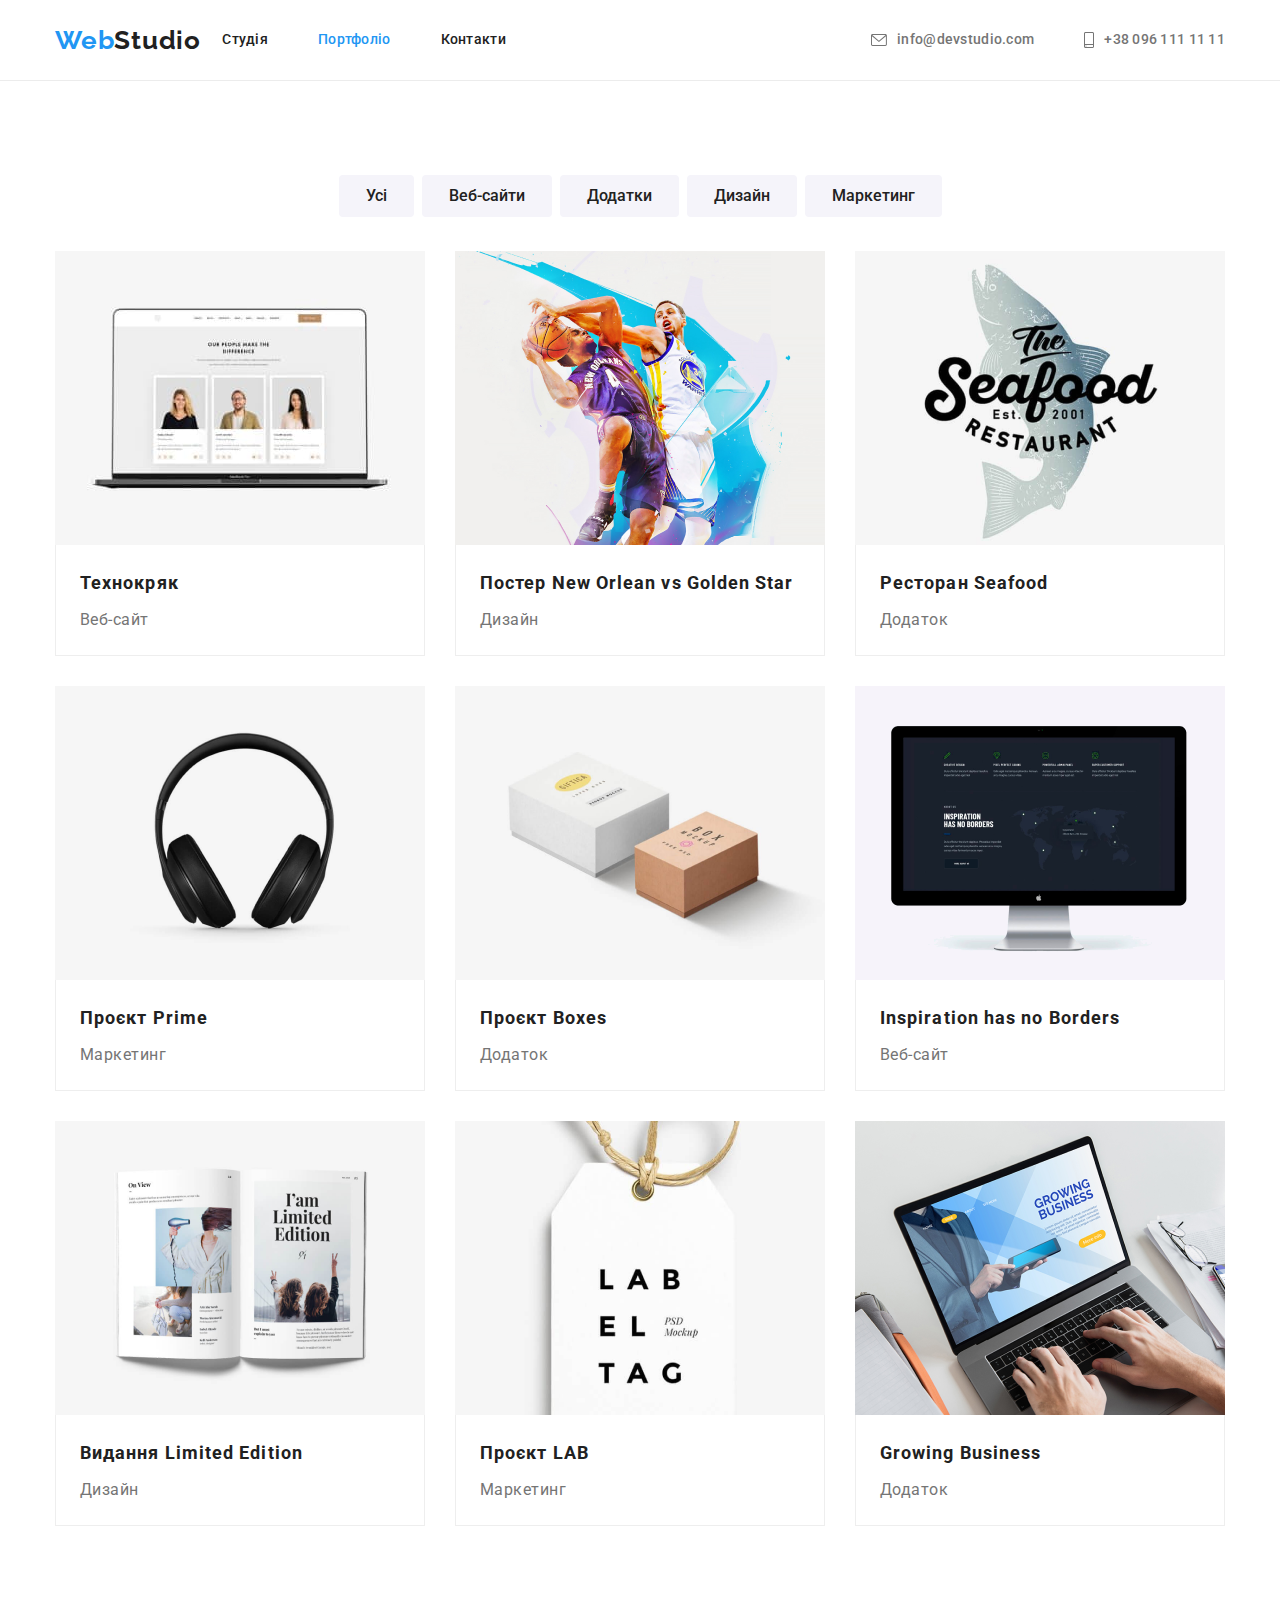
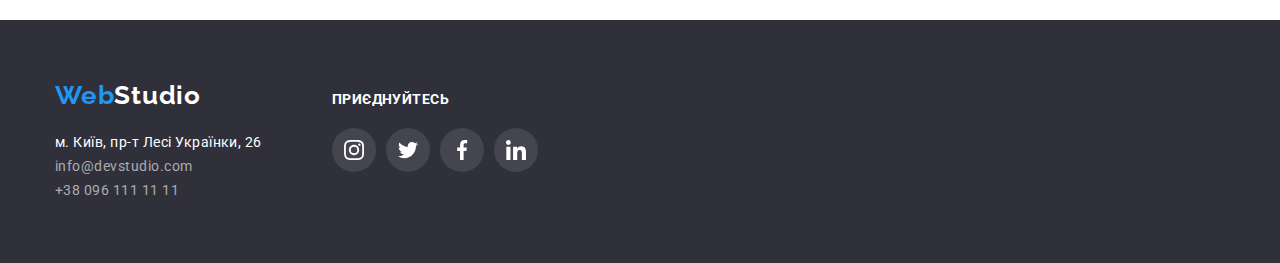
==== portfolio.html @ 05316a00 "Copypasting files from the previous homework" ====
<!DOCTYPE html>
<html lang="uk">
  <head>
    <meta charset="UTF-8" />
    <meta http-equiv="X-UA-Compatible" content="IE=edge" />
    <meta name="viewport" content="width=device-width, initial-scale=1.0" />
    <title>WebStudio</title>
    <link
      href="https://fonts.googleapis.com/css2?family=Raleway:wght@700&family=Roboto:wght@400;500;700;900&display=swap"
      rel="stylesheet"
    />
    <link
      rel="stylesheet"
      href="https://cdnjs.cloudflare.com/ajax/libs/modern-normalize/1.1.0/modern-normalize.min.css"
    />
    <link rel="stylesheet" href="./css/styles.css" />
  </head>
  <body>
    <header>
      <div class="container main-nav">
        <a href="./index.html" class="logo"><span class="web-logo">Web</span>Studio</a>
        <nav>
          <ul class="site-nav list">
            <li class="item"><a href="./index.html" class="link">Студія</a></li>
            <li class="item"><a href="./portfolio.html" class="link current">Портфоліо</a></li>
            <li class="item"><a href="" class="link">Контакти</a></li>
          </ul>
        </nav>
        <ul class="auth-nav list">
          <li class="item">
            <a href="mailto:info@devstudio.com" class="link">
              <svg class="auth-icon auth-mail" width="16" height="12">
                <use href="./images/icons.svg#icon-envelope"></use></svg
              >info@devstudio.com</a
            >
          </li>
          <li class="item">
            <a href="tel:+380961111111" class="link">
              <svg class="auth-icon auth-tel" width="10" height="16">
                <use href="./images/icons.svg#icon-smartphone"></use></svg
              >+38 096 111 11 11</a
            >
          </li>
        </ul>
      </div>
    </header>
    <main>
      <section class="section">
        <div class="container">
          <h1 class="visually-hidden">Приклади робіт</h1>
          <!-- РАДІОКНОПКИ -->
          <ul class="list button-list">
            <li class="item"><button type="button" class="button secondary">Усі</button></li>
            <li class="item"><button type="button" class="button secondary">Веб-сайти</button></li>
            <li class="item"><button type="button" class="button secondary">Додатки</button></li>
            <li class="item"><button type="button" class="button secondary">Дизайн</button></li>
            <li class="item"><button type="button" class="button secondary">Маркетинг</button></li>
          </ul>
          <!-- ПРОЕКТИ -->
          <ul class="examples">
            <li class="item">
              <a class="link" href="./images/portfolio/img.jpg">
                <img
                  class="examples-picture"
                  src="./images/portfolio/img.jpg"
                  alt="Laptop"
                  width="370"
                />
                <div class="text-border">
                  <h2 class="title">Технокряк</h2>
                  <p class="text">Веб-сайт</p>
                </div></a
              >
            </li>
            <li class="item">
              <a class="link" href="./images/portfolio/img-1.png">
                <img
                  class="examples-picture"
                  src="./images/portfolio/img-1.png"
                  alt="Basketball"
                  width="370"
                />
                <div class="text-border">
                  <h2 class="title">Постер New Orlean vs Golden Star</h2>
                  <p class="text">Дизайн</p>
                </div></a
              >
            </li>
            <li class="item">
              <a class="link" href="./images/portfolio/img-2.png">
                <img
                  class="examples-picture"
                  src="./images/portfolio/img-2.png"
                  alt="The Seafood Restaurant"
                  width="370"
                />
                <div class="text-border">
                  <h2 class="title">Ресторан Seafood</h2>
                  <p class="text">Додаток</p>
                </div></a
              >
            </li>
            <li class="item">
              <a class="link" href="./images/portfolio/img-3.png">
                <img
                  class="examples-picture"
                  src="./images/portfolio/img-3.png"
                  alt="Headphones"
                  width="370"
                />
                <div class="text-border">
                  <h2 class="title">Проєкт Prime</h2>
                  <p class="text">Маркетинг</p>
                </div></a
              >
            </li>
            <li class="item">
              <a class="link" href="./images/portfolio/img-4.png">
                <img
                  class="examples-picture"
                  src="./images/portfolio/img-4.png"
                  alt="Boxes"
                  width="370"
                />
                <div class="text-border">
                  <h2 class="title">Проєкт Boxes</h2>
                  <p class="text">Додаток</p>
                </div></a
              >
            </li>
            <li class="item">
              <a class="link" href="./images/portfolio/img-5.png">
                <img
                  class="examples-picture"
                  src="./images/portfolio/img-5.png"
                  alt="Monitor"
                  width="370"
                />
                <div class="text-border">
                  <h2 class="title">Inspiration has no Borders</h2>
                  <p class="text">Веб-сайт</p>
                </div></a
              >
            </li>
            <li class="item">
              <a class="link" class="example-link" href="./images/portfolio/img-6.png">
                <img
                  class="examples-picture"
                  src="./images/portfolio/img-6.png"
                  alt="Journal"
                  width="370"
                />
                <div class="text-border">
                  <h2 class="title">Видання Limited Edition</h2>
                  <p class="text">Дизайн</p>
                </div></a
              >
            </li>
            <li class="item">
              <a class="link" href="./images/portfolio/img-7.png">
                <img
                  class="examples-picture"
                  src="./images/portfolio/img-7.png"
                  alt="Label"
                  width="370"
                />
                <div class="text-border">
                  <h2 class="title">Проєкт LAB</h2>
                  <p class="text">Маркетинг</p>
                </div></a
              >
            </li>
            <li class="item">
              <a class="link" href="./images/portfolio/img-8.png">
                <img
                  class="examples-picture"
                  src="./images/portfolio/img-8.png"
                  alt="Keyboard Typing"
                  width="370"
                />
                <div class="text-border">
                  <h2 class="title">Growing Business</h2>
                  <p class="text">Додаток</p>
                </div></a
              >
            </li>
          </ul>
        </div>
      </section>
    </main>
    <footer class="list-footer">
      <div class="container all-contacts">
        <section>
          <a href="./index.html" class="logo footer"><span class="web-logo">Web</span>Studio</a>
          <address>
            <ul class="list contact">
              <li class="item">
                <a
                  class="address"
                  href="https://goo.gl/maps/xQ3tT5N6ZBUTE3oR9"
                  target="_blank"
                  rel="noreferrer noopener nofollow"
                  >м. Київ, пр-т Лесі Українки, 26</a
                >
              </li>
              <li class="item">
                <a class="info" href="mailto:info@devstudio.com">info@devstudio.com</a>
              </li>
              <li class="item"><a class="info" href="tel:+380961111111">+38 096 111 11 11</a></li>
            </ul>
          </address>
        </section>
        <section class="social-contacts">
          <h3 class="join">Приєднуйтесь</h3>
          <ul class="social-list list">
            <li class="social-item">
              <a href="" class="social-link link">
                <svg class="footer-icon" width="20" height="20">
                  <use href="./images/icons.svg#icon-instagram"></use>
                </svg>
              </a>
            </li>
            <li class="social-item">
              <a href="" class="social-link link">
                <svg class="footer-icon" width="20" height="20">
                  <use href="./images/icons.svg#icon-twitter"></use>
                </svg>
              </a>
            </li>
            <li class="social-item">
              <a href="" class="social-link link">
                <svg class="footer-icon" width="20" height="20">
                  <use href="./images/icons.svg#icon-facebook"></use>
                </svg>
              </a>
            </li>
            <li class="social-item">
              <a href="" class="social-link link">
                <svg class="footer-icon" width="20" height="20">
                  <use href="./images/icons.svg#icon-linkedin"></use>
                </svg>
              </a>
            </li>
          </ul>
        </section>
      </div>
    </footer>
  </body>
</html>
---- css/styles.css ----
:root {
  --primary-text-color: #757575;
  --secondary-text-color: #212121;
  --accent-color: #2196f3;
  --primary-bg-color: #ffffff;
  --btn-bck-color: #f5f4fa;
}

body {
  background-color: var(--primary-bg-color);
  color: var(--primary-text-color);

  font-family: Roboto, sans-serif;
  letter-spacing: 0.03em;
}
/* колір фону #FFFFFF */
/* колір основного тексту: #757575; */
/* другорядний колір тексту #212121; */
/* акцент #2196F3 */

.list,
.examples {
  list-style: none;
  margin: 0;
  padding: 0;
}

.container {
  width: 1200px;
  margin-left: auto;
  margin-right: auto;
  padding-left: 15px;
  padding-right: 15px;
}

h1,
h2,
h3,
h4,
h5,
h6 {
  margin: 0;
  padding: 0;
}

p {
  margin: 0;
  padding: 0;
}

img {
  display: block;
  height: auto;
  width: 100%;
}

.section {
  padding-bottom: 94px;
  padding-top: 94px;
}

/*Logo*/

.logo {
  display: inline-block;
  margin-right: auto;

  color: var(--secondary-text-color);

  font-family: Raleway, sans-serif;
  letter-spacing: 0.03em;
  font-weight: 700;
  font-size: 26px;
  line-height: 1.19;
  text-decoration: none;
}

.web-logo {
  color: var(--accent-color);
}

header {
  border-bottom: 1px solid #ececec;
}

/*Main-nav*/
.main-nav {
  display: flex;
  align-items: center;
}
/*Site-nav*/

.site-nav {
  display: flex;
}

.site-nav .item:not(:last-child) {
  margin-right: 50px;
}

.site-nav {
  margin-right: 344px;
}

.site-nav .link {
  display: block;
  padding-top: 32px;
  padding-bottom: 32px;

  color: var(--secondary-text-color);

  font-size: 14px;
  font-weight: 500;
  line-height: 1.14;
  letter-spacing: 0.02em;
  text-decoration: none;
}
.site-nav .link:hover,
.site-nav .link:focus {
  color: var(--accent-color);
}

.site-nav .link.current {
  color: var(--accent-color);
}

/* Auth-nav */

.auth-nav {
  display: flex;
  margin-left: auto;
}

.auth-nav .item:not(:last-child) {
  margin-right: 50px;
}

.auth-nav .link {
  display: flex;
  align-items: center;

  color: var(--primary-text-color);

  font-weight: 500;
  font-size: 14px;
  line-height: 1.14;
  letter-spacing: 0.02em;
  text-decoration: none;
}

.auth-nav .link:hover,
.auth-nav .link:focus {
  color: var(--accent-color);
}

.auth-icon {
  margin-right: 10px;
  fill: currentColor;
  display: block;
}

/* Hero */
.hero {
  max-width: 1600px;
  padding-top: 200px;
  padding-bottom: 200px;
  margin: auto;
  background-color: #2f303a;
  background-image: linear-gradient(to right, rgba(47, 48, 58, 0.4), rgba(47, 48, 58, 0.4)),
    url(../images/hero.jpg);
  background-repeat: no-repeat;
  background-position: center;
}

.hero-title {
  margin-top: 0;
  margin-bottom: 0;
  padding-bottom: 30px;
  color: var(--primary-bg-color);

  font-weight: 900;
  font-size: 44px;
  line-height: 1.36;
  text-align: center;
  letter-spacing: 0.06em;
  text-transform: uppercase;
}

/* Advantages  */

.advantages {
  display: flex;
  justify-content: space-between;
}

.advantages .item {
  width: 270px;
}

.advantages .title {
  margin-bottom: 10px;

  color: var(--secondary-text-color);

  font-size: 14px;
  line-height: 1.14;
  text-transform: uppercase;
}

.advantages .text {
  font-size: 14px;
  line-height: 1.71;
}

.advantages .icon {
  display: flex;
  align-items: center;
  justify-content: center;

  width: 100%;
  height: 120px;
  margin-bottom: 30px;

  background-color: var(--btn-bck-color);
  border-radius: 4px;
}
/* Projects */

.section-projects {
  padding-top: 0px;
}

/* Section Team*/
.section-team {
  background-color: var(--btn-bck-color);
}

.section-list {
  display: flex;
}

.section-list .item {
  background-color: #fff;
  filter: drop-shadow(0px 4px 4px rgba(0, 0, 0, 0.25));
}

.section-list .item:not(:last-child) {
  margin-right: 30px;
}

.section .section-title {
  margin-bottom: 50px;

  color: var(--secondary-text-color);

  font-size: 36px;
  line-height: 1.17;
  text-align: center;
  letter-spacing: 0.03em;
}

.person-img {
  margin-bottom: 30px;
}

.name {
  margin-bottom: 10px;
}

.position {
  margin-bottom: 30px;
}

.section-list .social-list {
  display: flex;
  justify-content: center;
  align-content: center;
  margin-top: 16px;
  margin-bottom: 30px;
}

.section-list .social-item {
  margin-right: 10px;
  width: 44px;
  height: 44px;
}

.section-list .social-item:last-child {
  margin-right: 0px;
}

.social-list .social-link {
  width: 100%;
  height: 100%;

  display: flex;
  align-items: center;
  justify-content: center;
  align-content: center;

  color: rgba(175, 177, 184, 1);
  background-color: var(--primary-bg-color);
  border-radius: 50%;
}

.section-list .social-icon {
  fill: currentColor;
}

.section-list .social-link:hover,
.section-list .social-link:focus {
  background-color: var(--accent-color);
  color: var(--primary-bg-color);
}

.section-list .social-link:hover .social-icon,
.section-list .social-link:focus .social-icon {
  fill: currentColor;
}

/*Clients*/

.clients-list {
  display: flex;
}

.clients-list .item {
  height: 92px;
  width: 170px;
  margin-right: 30px;
}

.clients-list .item:last-child {
  margin-right: 0px;
}

.clients-list .link-company {
  display: flex;
  align-items: center;
  justify-content: center;

  width: 100%;
  height: 100%;

  color: #afb1b8;
  border: 1px solid #afb1b8;
  border-radius: 4px;
}

.clients-list .link-company:hover,
.clients-list .link-company:focus {
  color: var(--accent-color);
  border: 1px solid var(--accent-color);
}

.button-icon {
  fill: currentColor;
}

.clients-list .link-company:hover .button-icon,
.clients-list .link-company:focus .button-icon {
  fill: currentColor;
}

/* Button */

button {
  background-color: var(--accent-color);
  color: var(--primary-bg-color);

  font-family: Roboto, sans-serif;
  font-style: normal;
  font-weight: 500;
  font-size: 16px;
  line-height: 1.62;
  text-align: center;

  cursor: pointer;
}
.button.primary {
  display: block;
  margin: auto;
  min-width: 216px;
  padding: 10px 32px;
  border-radius: 4px;
  border-style: none;

  font-weight: 700;
  font-size: 16px;
  line-height: 1.88;
  text-align: center;
  letter-spacing: 0.06em;
  text-shadow: 0px 4px 4px rgba(0, 0, 0, 0.25);
}
.button.primary:focus,
.button.primary:hover {
  background-color: #188ce8;
  align-items: center;
}
.button.secondary {
  padding: 6px 25px;
  border-color: transparent;
  border-radius: 4px;

  background-color: var(--btn-bck-color);
  color: var(--secondary-text-color);
}

.button.secondary:hover,
.button.secondary:focus {
  background-color: var(--accent-color);
  color: var(--primary-bg-color);
  box-shadow: 0px 3px 1px rgba(0, 0, 0, 0.1), 0px 1px 2px rgba(0, 0, 0, 0.08),
    0px 2px 2px rgba(0, 0, 0, 0.12);
}

/* Portfolio Main Page */

.button-list {
  display: flex;
  justify-content: center;
}

.button-list {
  margin-bottom: 34px;
}

.button-list .item:not(:last-child) {
  margin-right: 8px;
}

.examples {
  display: flex;
  flex-wrap: wrap;
  margin: -15px;
}

.examples .item {
  width: 370px;
  margin: 15px;
}

.examples .title {
  margin-bottom: 4px;
  padding-left: 24px;
  padding-right: 24px;

  color: var(--secondary-text-color);

  font-size: 18px;
  line-height: 2;
  letter-spacing: 0.06em;
  text-decoration: none;
  font-style: normal;
}

.examples .text {
  padding-left: 24px;
  padding-right: 24px;
  padding-bottom: 20px;

  color: var(--primary-text-color);

  font-size: 16px;
  line-height: 1.88;
  text-decoration: none;
  font-style: normal;
}

.examples .link {
  display: block;
  text-decoration: none;
}

.examples .link:hover,
.examples .link:focus {
  box-shadow: 0px 1px 1px rgba(0, 0, 0, 0.12), 0px 4px 4px rgba(0, 0, 0, 0.06),
    1px 4px 6px rgba(0, 0, 0, 0.16);
}

.list .name {
  color: var(--secondary-text-color);

  font-weight: 500;
  font-size: 16px;
  line-height: 1.19;
  text-align: center;
}

.list .position {
  font-size: 16px;
  line-height: 1.9;
  text-align: center;
}

.text-border {
  padding-top: 20px;
  border-bottom: 1px solid #eeeeee;
  border-right: 1px solid #eeeeee;
  border-left: 1px solid #eeeeee;
}

/* Footer */

footer {
  background-color: #2f303a;
}

.logo.footer {
  color: var(--primary-bg-color);
  margin-bottom: 20px;
}

.list-footer {
  list-style: none;
  padding-top: 60px;
  padding-bottom: 60px;
}
.contact .address {
  margin-bottom: 9px;

  color: var(--primary-bg-color);
  font-style: normal;
  font-size: 14px;
  line-height: 1.7;
  text-decoration: none;
}

.contact .info {
  margin-bottom: 9px;

  color: rgba(255, 255, 255, 0.6);
  font-style: normal;
  font-size: 14px;
  line-height: 1.71;
  text-decoration: none;
}

.contact .info:hover,
.contact .info:focus,
.contact .address:hover,
.contact .address:focus {
  color: var(--accent-color);
}

.all-contacts {
  display: flex;
  align-items: baseline;
}

.all-contacts .social-contacts {
  margin-left: 70px;
}

.social-contacts .join {
  margin-bottom: 20px;

  font-family: 'Roboto';
  font-size: 14px;
  font-weight: 700;
  line-height: 1.14;
  letter-spacing: 0.03em;
  text-transform: uppercase;

  color: var(--primary-bg-color);
}

.social-contacts .social-list {
  display: flex;
}

.social-contacts .social-item {
  width: 44px;
  height: 44px;
  margin-right: 10px;
}

.social-contacts .social-item:last-child {
  margin-right: 0px;
}

.social-contacts .social-link {
  width: 100%;
  height: 100%;
  background-color: rgba(255, 255, 255, 0.1);
  color: var(--btn-bck-color);
  border-radius: 50%;
  display: flex;
  align-items: center;
  justify-content: center;
  align-content: center;
}

.social-contacts .social-link:hover,
.social-contacts .social-link:focus {
  background-color: var(--accent-color);
}

.footer-icon {
  fill: var(--primary-bg-color);
}

.visually-hidden {
  position: absolute;
  white-space: nowrap;
  width: 1px;
  height: 1px;
  overflow: hidden;
  border: 0;
  padding: 0;
  clip: rect(0 0 0 0);
  clip-path: inset(50%);
  margin: -1px;
}
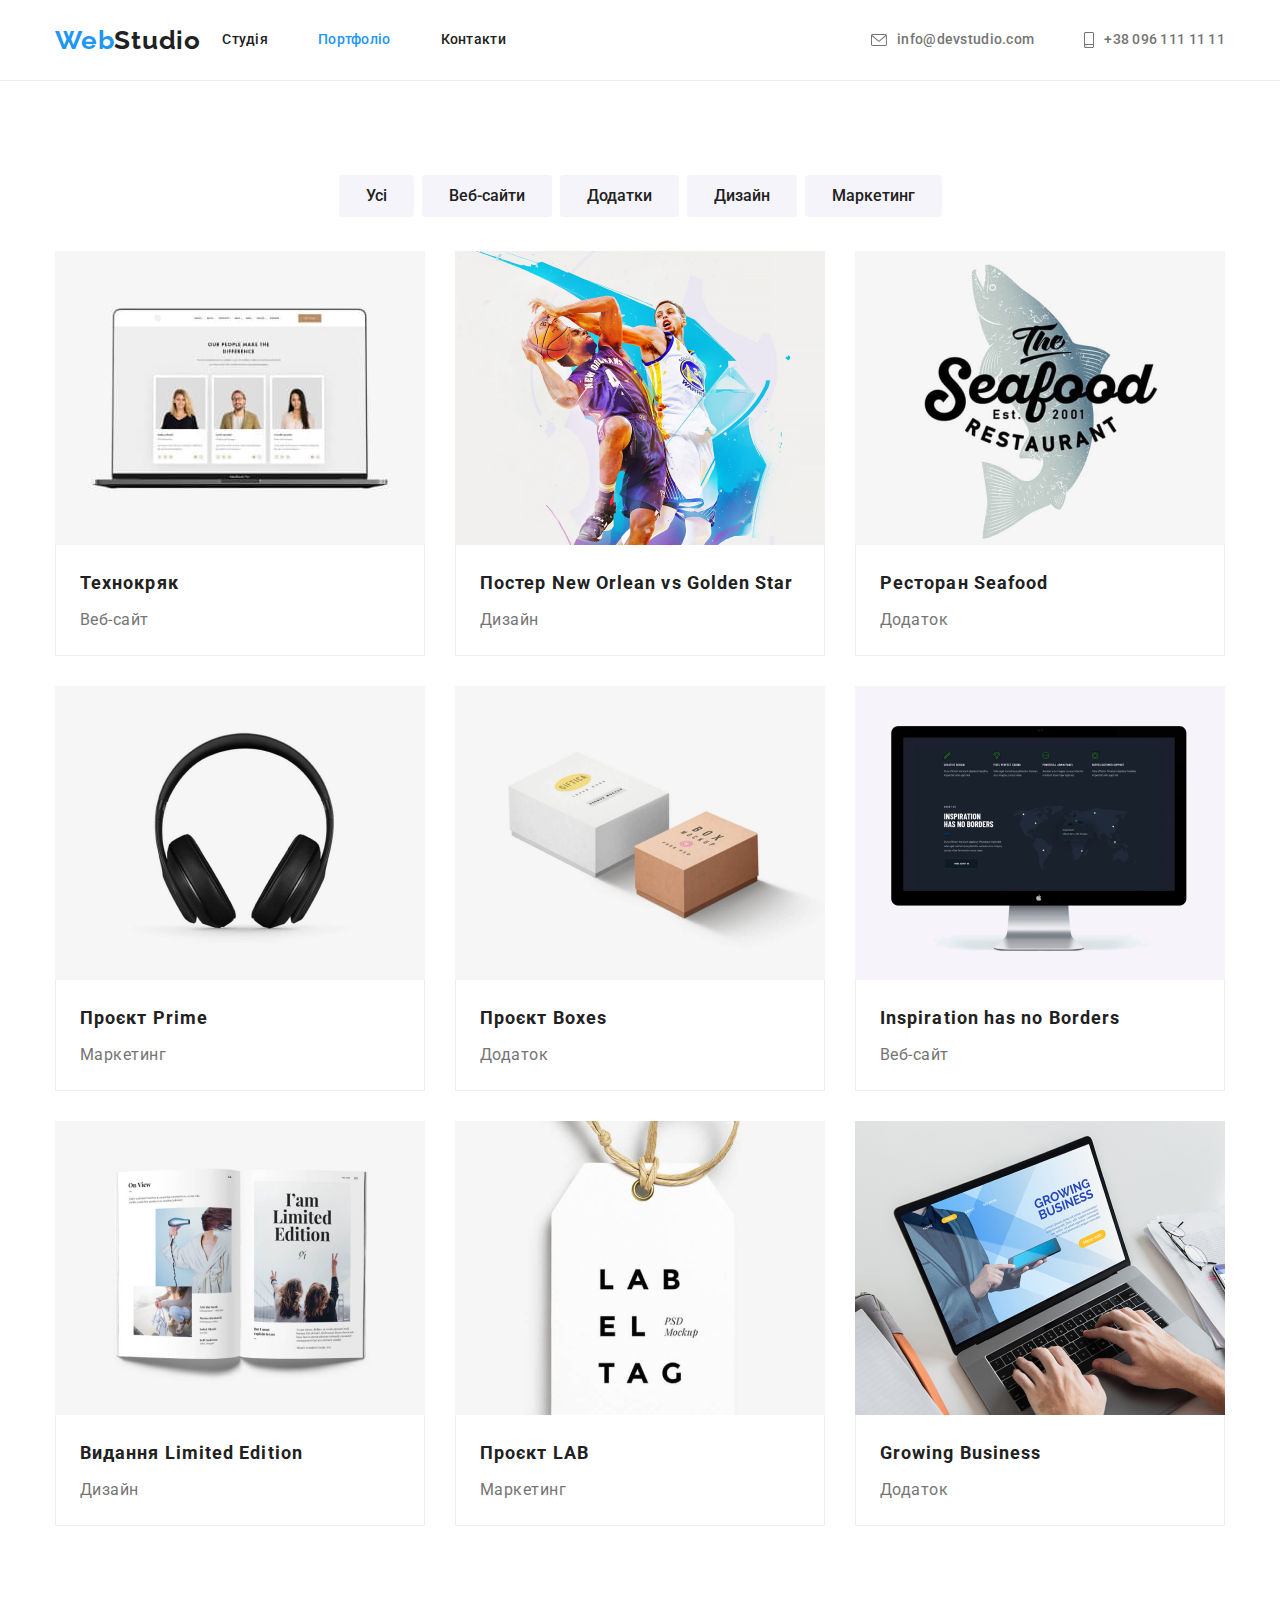
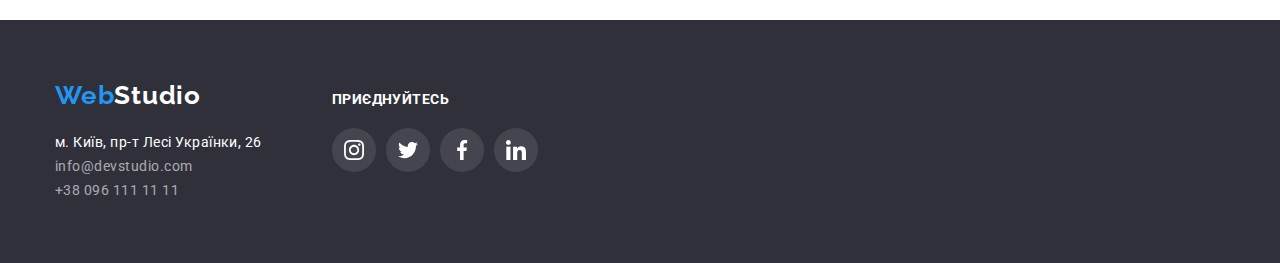
==== commit 13e6219f: "Corrections" ====
--- a/portfolio.html
+++ b/portfolio.html
@@ -58,126 +58,193 @@
           </ul>
           <!-- ПРОЕКТИ -->
           <ul class="examples">
-            <li class="item">
-              <a class="link" href="./images/portfolio/img.jpg">
-                <img
-                  class="examples-picture"
-                  src="./images/portfolio/img.jpg"
-                  alt="Laptop"
-                  width="370"
-                />
+            <li class="item examples-item">
+              <a class="link examples-link" href="./images/portfolio/img.jpg">
+                <div class="examples-wrapper">
+                  <img
+                    class="examples-picture"
+                    src="./images/portfolio/img.jpg"
+                    alt="Laptop"
+                    width="370"
+                  />
+                  <p class="overlay">
+                    Ресурс пропонує комплексні пропозиції з різним рівнем функціоналу та сервісів.
+                    Все це дозволить відвідувачу отримати вичерпні відомості про компанію чи
+                    приватну особу.
+                  </p>
+                </div>
                 <div class="text-border">
                   <h2 class="title">Технокряк</h2>
                   <p class="text">Веб-сайт</p>
-                </div></a
-              >
-            </li>
-            <li class="item">
-              <a class="link" href="./images/portfolio/img-1.png">
-                <img
-                  class="examples-picture"
-                  src="./images/portfolio/img-1.png"
-                  alt="Basketball"
-                  width="370"
-                />
+                </div>
+              </a>
+            </li>
+            <li class="item examples-item">
+              <a class="link examples-link" href="./images/portfolio/img-1.png">
+                <div class="examples-wrapper">
+                  <img
+                    class="examples-picture"
+                    src="./images/portfolio/img-1.png"
+                    alt="Basketball"
+                    width="370"
+                  />
+                  <p class="overlay">
+                    Ресурс пропонує комплексні пропозиції з різним рівнем функціоналу та сервісів.
+                    Все це дозволить відвідувачу отримати вичерпні відомості про компанію чи
+                    приватну особу.
+                  </p>
+                </div>
                 <div class="text-border">
                   <h2 class="title">Постер New Orlean vs Golden Star</h2>
                   <p class="text">Дизайн</p>
                 </div></a
               >
             </li>
-            <li class="item">
-              <a class="link" href="./images/portfolio/img-2.png">
-                <img
-                  class="examples-picture"
-                  src="./images/portfolio/img-2.png"
-                  alt="The Seafood Restaurant"
-                  width="370"
-                />
+            <li class="item examples-item">
+              <a class="link examples-link" href="./images/portfolio/img-2.png">
+                <div class="examples-wrapper">
+                  <img
+                    class="examples-picture"
+                    src="./images/portfolio/img-2.png"
+                    alt="The Seafood Restaurant"
+                    width="370"
+                  />
+                  <p class="overlay">
+                    Ресурс пропонує комплексні пропозиції з різним рівнем функціоналу та сервісів.
+                    Все це дозволить відвідувачу отримати вичерпні відомості про компанію чи
+                    приватну особу.
+                  </p>
+                </div>
                 <div class="text-border">
                   <h2 class="title">Ресторан Seafood</h2>
                   <p class="text">Додаток</p>
                 </div></a
               >
             </li>
-            <li class="item">
-              <a class="link" href="./images/portfolio/img-3.png">
-                <img
-                  class="examples-picture"
-                  src="./images/portfolio/img-3.png"
-                  alt="Headphones"
-                  width="370"
-                />
+            <li class="item examples-item">
+              <a class="link examples-link" href="./images/portfolio/img-3.png">
+                <div class="examples-wrapper">
+                  <img
+                    class="examples-picture"
+                    src="./images/portfolio/img-3.png"
+                    alt="Headphones"
+                    width="370"
+                  />
+                  <p class="overlay">
+                    Ресурс пропонує комплексні пропозиції з різним рівнем функціоналу та сервісів.
+                    Все це дозволить відвідувачу отримати вичерпні відомості про компанію чи
+                    приватну особу.
+                  </p>
+                </div>
                 <div class="text-border">
                   <h2 class="title">Проєкт Prime</h2>
                   <p class="text">Маркетинг</p>
                 </div></a
               >
             </li>
-            <li class="item">
-              <a class="link" href="./images/portfolio/img-4.png">
-                <img
-                  class="examples-picture"
-                  src="./images/portfolio/img-4.png"
-                  alt="Boxes"
-                  width="370"
-                />
+            <li class="item examples-item">
+              <a class="link examples-link" href="./images/portfolio/img-4.png">
+                <div class="examples-wrapper">
+                  <img
+                    class="examples-picture"
+                    src="./images/portfolio/img-4.png"
+                    alt="Boxes"
+                    width="370"
+                  />
+                  <p class="overlay">
+                    Ресурс пропонує комплексні пропозиції з різним рівнем функціоналу та сервісів.
+                    Все це дозволить відвідувачу отримати вичерпні відомості про компанію чи
+                    приватну особу.
+                  </p>
+                </div>
                 <div class="text-border">
                   <h2 class="title">Проєкт Boxes</h2>
                   <p class="text">Додаток</p>
                 </div></a
               >
             </li>
-            <li class="item">
-              <a class="link" href="./images/portfolio/img-5.png">
-                <img
-                  class="examples-picture"
-                  src="./images/portfolio/img-5.png"
-                  alt="Monitor"
-                  width="370"
-                />
+            <li class="item examples-item">
+              <a class="link examples-link" href="./images/portfolio/img-5.png">
+                <div class="examples-wrapper">
+                  <img
+                    class="examples-picture"
+                    src="./images/portfolio/img-5.png"
+                    alt="Monitor"
+                    width="370"
+                  />
+                  <p class="overlay">
+                    Ресурс пропонує комплексні пропозиції з різним рівнем функціоналу та сервісів.
+                    Все це дозволить відвідувачу отримати вичерпні відомості про компанію чи
+                    приватну особу.
+                  </p>
+                </div>
                 <div class="text-border">
                   <h2 class="title">Inspiration has no Borders</h2>
                   <p class="text">Веб-сайт</p>
                 </div></a
               >
             </li>
-            <li class="item">
-              <a class="link" class="example-link" href="./images/portfolio/img-6.png">
-                <img
-                  class="examples-picture"
-                  src="./images/portfolio/img-6.png"
-                  alt="Journal"
-                  width="370"
-                />
+            <li class="item examples-item">
+              <a
+                class="link examples-link"
+                class="example-link"
+                href="./images/portfolio/img-6.png"
+              >
+                <div class="examples-wrapper">
+                  <img
+                    class="examples-picture"
+                    src="./images/portfolio/img-6.png"
+                    alt="Journal"
+                    width="370"
+                  />
+                  <p class="overlay">
+                    Ресурс пропонує комплексні пропозиції з різним рівнем функціоналу та сервісів.
+                    Все це дозволить відвідувачу отримати вичерпні відомості про компанію чи
+                    приватну особу.
+                  </p>
+                </div>
                 <div class="text-border">
                   <h2 class="title">Видання Limited Edition</h2>
                   <p class="text">Дизайн</p>
                 </div></a
               >
             </li>
-            <li class="item">
-              <a class="link" href="./images/portfolio/img-7.png">
-                <img
-                  class="examples-picture"
-                  src="./images/portfolio/img-7.png"
-                  alt="Label"
-                  width="370"
-                />
+            <li class="item examples-item">
+              <a class="link examples-link" href="./images/portfolio/img-7.png">
+                <div class="examples-wrapper">
+                  <img
+                    class="examples-picture"
+                    src="./images/portfolio/img-7.png"
+                    alt="Label"
+                    width="370"
+                  />
+                  <p class="overlay">
+                    Ресурс пропонує комплексні пропозиції з різним рівнем функціоналу та сервісів.
+                    Все це дозволить відвідувачу отримати вичерпні відомості про компанію чи
+                    приватну особу.
+                  </p>
+                </div>
                 <div class="text-border">
                   <h2 class="title">Проєкт LAB</h2>
                   <p class="text">Маркетинг</p>
                 </div></a
               >
             </li>
-            <li class="item">
-              <a class="link" href="./images/portfolio/img-8.png">
-                <img
-                  class="examples-picture"
-                  src="./images/portfolio/img-8.png"
-                  alt="Keyboard Typing"
-                  width="370"
-                />
+            <li class="item examples-item">
+              <a class="link examples-link" href="./images/portfolio/img-8.png">
+                <div class="examples-wrapper">
+                  <img
+                    class="examples-picture"
+                    src="./images/portfolio/img-8.png"
+                    alt="Keyboard Typing"
+                    width="370"
+                  />
+                  <p class="overlay">
+                    Ресурс пропонує комплексні пропозиції з різним рівнем функціоналу та сервісів.
+                    Все це дозволить відвідувачу отримати вичерпні відомості про компанію чи
+                    приватну особу.
+                  </p>
+                </div>
                 <div class="text-border">
                   <h2 class="title">Growing Business</h2>
                   <p class="text">Додаток</p>
@@ -245,5 +312,6 @@
         </section>
       </div>
     </footer>
+    <script src="./js/modal.js"></script>
   </body>
 </html>
--- a/css/styles.css
+++ b/css/styles.css
@@ -118,10 +118,30 @@
 .site-nav .link:hover,
 .site-nav .link:focus {
   color: var(--accent-color);
-}
-
-.site-nav .link.current {
+
+  transition-duration: 250ms;
+  transition-timing-function: cubic-bezier(0.4, 0, 0.2, 1);
+}
+
+.site-nav .current {
   color: var(--accent-color);
+
+  position: relative;
+  opacity: 1;
+}
+
+.site-nav .current::after {
+  content: ''
+  display: inline-block;
+  color: var(--accent-color);
+
+  position: absolute;
+  margin: 0;
+  box-sizing: border-box;
+  width: 28px;
+  height: 4px;
+  border-radius: 2px;
+  bottom: 0;
 }
 
 /* Auth-nav */
@@ -151,6 +171,9 @@
 .auth-nav .link:hover,
 .auth-nav .link:focus {
   color: var(--accent-color);
+
+  transition-duration: 250ms;
+  transition-timing-function: cubic-bezier(0.4, 0, 0.2, 1);
 }
 
 .auth-icon {
@@ -230,6 +253,35 @@
   padding-top: 0px;
 }
 
+.section-projects .item {
+  display: block;
+  position: relative;
+}
+
+.section-projects .label {
+  display: flex;
+  justify-content: center;
+  align-items: center;
+  bottom: 0;
+
+  position: absolute;
+  width: 100%;
+  height: 70px;
+
+  font-family: 'Roboto';
+  font-style: normal;
+  font-weight: 700;
+  font-size: 14px;
+  line-height: 1.14;
+  text-align: center;
+  letter-spacing: 0.03em;
+  text-transform: uppercase;
+  padding: 27, 113;
+
+  color: var(--primary-bg-color);
+  background: rgba(47, 48, 58, 0.8);
+}
+
 /* Section Team*/
 .section-team {
   background-color: var(--btn-bck-color);
@@ -305,17 +357,25 @@
 
 .section-list .social-icon {
   fill: currentColor;
+
+  transition: background-color 250ms cubic-bezier(0.4, 0, 0.2, 1);
 }
 
 .section-list .social-link:hover,
 .section-list .social-link:focus {
   background-color: var(--accent-color);
   color: var(--primary-bg-color);
+
+  transition-duration: 250ms;
+  transition-timing-function: cubic-bezier(0.4, 0, 0.2, 1);
 }
 
 .section-list .social-link:hover .social-icon,
 .section-list .social-link:focus .social-icon {
   fill: currentColor;
+
+  transition-duration: 250ms;
+  transition-timing-function: cubic-bezier(0.4, 0, 0.2, 1);
 }
 
 /*Clients*/
@@ -345,12 +405,17 @@
   color: #afb1b8;
   border: 1px solid #afb1b8;
   border-radius: 4px;
+
+  transition: background-color 250ms cubic-bezier(0.4, 0, 0.2, 1);
 }
 
 .clients-list .link-company:hover,
 .clients-list .link-company:focus {
   color: var(--accent-color);
   border: 1px solid var(--accent-color);
+
+  transition-duration: 250ms;
+  transition-timing-function: cubic-bezier(0.4, 0, 0.2, 1);
 }
 
 .button-icon {
@@ -360,6 +425,9 @@
 .clients-list .link-company:hover .button-icon,
 .clients-list .link-company:focus .button-icon {
   fill: currentColor;
+
+  transition-duration: 250ms;
+  transition-timing-function: cubic-bezier(0.4, 0, 0.2, 1);
 }
 
 /* Button */
@@ -396,6 +464,9 @@
 .button.primary:hover {
   background-color: #188ce8;
   align-items: center;
+
+  transition-duration: 250ms;
+  transition-timing-function: cubic-bezier(0.4, 0, 0.2, 1);
 }
 .button.secondary {
   padding: 6px 25px;
@@ -412,8 +483,81 @@
   color: var(--primary-bg-color);
   box-shadow: 0px 3px 1px rgba(0, 0, 0, 0.1), 0px 1px 2px rgba(0, 0, 0, 0.08),
     0px 2px 2px rgba(0, 0, 0, 0.12);
-}
-
+
+  transition-duration: 250ms;
+  transition-timing-function: cubic-bezier(0.4, 0, 0.2, 1);
+}
+
+/*Forms*/
+/* .form {
+  padding: 20px;
+  margin: 20px;
+  width: 600px;
+}
+
+.form-field {
+  position: relative;
+  margin-bottom: 20px;
+}
+
+.form-label {
+  position: absolute;
+  top: 50%;
+  left: 50px;
+  transform: translateY(-50%);
+  transition: transform 250ms linear;
+}
+
+.form-input {
+  width: 100%;
+  margin: 0;
+  padding: 10px 20px;
+  padding-left: 50px;
+  font: inherit;
+  border-radius: 3px;
+  border: 1px solid #2a2a2a;
+}
+
+.form-input:focus + .form-label, 
+.form-input:not(:placeholder-shown) + .form-label {
+  transform: translateY(-50px);
+}
+
+.form-input :placeholder-shown{
+
+}
+
+.form-icon {
+position: absolute;
+top: 50%;
+left: 10px;
+transform: translateY(-50%);
+display: inline-block;
+width: 20px;
+height: 20px;
+background-color: teal;
+}
+
+.form-input:focus ~ .form-icon {
+  background-color: red;
+}  */
+
+.checkbox-label {
+  display: inline-block;
+}
+
+.checkbox-icon {
+display: inline-block;
+width: 15px;
+height: 15px;
+border:rgba(0, 0, 0, 0.25);
+border-radius: 4px;
+background-color: teal;
+}
+
+.checkbox:checked + .checkbox-icon {
+  background-color: greenyellow;
+}
 /* Portfolio Main Page */
 
 .button-list {
@@ -476,6 +620,46 @@
 .examples .link:focus {
   box-shadow: 0px 1px 1px rgba(0, 0, 0, 0.12), 0px 4px 4px rgba(0, 0, 0, 0.06),
     1px 4px 6px rgba(0, 0, 0, 0.16);
+
+  transition-duration: 250ms;
+  transition-timing-function: cubic-bezier(0.4, 0, 0.2, 1);
+}
+
+.examples-wrapper {
+position: relative;
+overflow: hidden;
+}
+
+.overlay {
+  font-family: 'Roboto';
+  font-style: normal;
+  font-weight: 400;
+  font-size: 18px;
+  line-height: 1.6;
+  letter-spacing: 0.03em;
+
+  transform: translate(0,101%);
+  transition: transform 500ms linear;
+
+  color: var(--primary-bg-color);
+  background-color: rgba(33, 150, 243, 0.9);
+
+  width: 100%;
+  height: 100%;
+
+  padding-top: 63px;
+  padding-bottom: 63px;
+  padding-left: 24px;
+  padding-right: 24px;
+
+  position: absolute;
+  top: 0;
+  left: 0;
+}
+
+.examples-link:hover .overlay,
+.examples-link:focus .overlay {
+  transform: translate(0,0);
 }
 
 .list .name {
@@ -524,6 +708,8 @@
   font-size: 14px;
   line-height: 1.7;
   text-decoration: none;
+
+  transition: background-color 250ms cubic-bezier(0.4, 0, 0.2, 1);
 }
 
 .contact .info {
@@ -534,6 +720,8 @@
   font-size: 14px;
   line-height: 1.71;
   text-decoration: none;
+
+  transition: background-color 250ms cubic-bezier(0.4, 0, 0.2, 1);
 }
 
 .contact .info:hover,
@@ -541,6 +729,9 @@
 .contact .address:hover,
 .contact .address:focus {
   color: var(--accent-color);
+
+  transition-duration: 250ms;
+  transition-timing-function: cubic-bezier(0.4, 0, 0.2, 1);
 }
 
 .all-contacts {
@@ -594,13 +785,16 @@
 .social-contacts .social-link:hover,
 .social-contacts .social-link:focus {
   background-color: var(--accent-color);
+
+  transition-duration: 250ms;
+  transition-timing-function: cubic-bezier(0.4, 0, 0.2, 1);
 }
 
 .footer-icon {
   fill: var(--primary-bg-color);
 }
 
-.visually-hidden {
+.visually-hidden, .checkbox {
   position: absolute;
   white-space: nowrap;
   width: 1px;
@@ -612,3 +806,56 @@
   clip-path: inset(50%);
   margin: -1px;
 }
+
+/*--Modal Window--*/
+
+.backdrop {
+  position: fixed;
+  width: 100%;
+  height: 100%;
+  top: 0;
+  left: 0;
+  background-color: rgba(0, 0, 0, 0.5);
+  z-index: 100;
+
+  transition: opacity 250ms linear, visability 250ms linear;
+}
+
+.backdrop.is-hidden {
+  opacity: 0;
+  visibility: hidden;
+  pointer-events: none;
+}
+
+.modal {
+  position: absolute;
+  top: 50%;
+  left: 50%;
+  transform: translate(-50%,-50%);
+
+  width: 528px;
+  height: 581px;
+
+  background-color: var(--primary-bg-color);
+  box-shadow: 0px 1px 3px rgba(0, 0, 0, 0.12), 0px 1px 1px rgba(0, 0, 0, 0.14), 0px 2px 1px rgba(0, 0, 0, 0.2);
+  border-radius: 4px;
+
+  transition: opacity 250ms linear, visability 250ms linear;
+}
+
+.modal-close-button {
+  display: flex;
+  justify-content: center;
+  align-items: center;
+
+  background-color: transparent;
+  border: 1px solid rgba(0, 0, 0, 0.1);
+  width: 30px;
+  height: 30px;
+  border-radius: 50%;
+  padding: 0;
+
+  position: absolute;
+  right: 8px;
+  top: 8px;
+}
